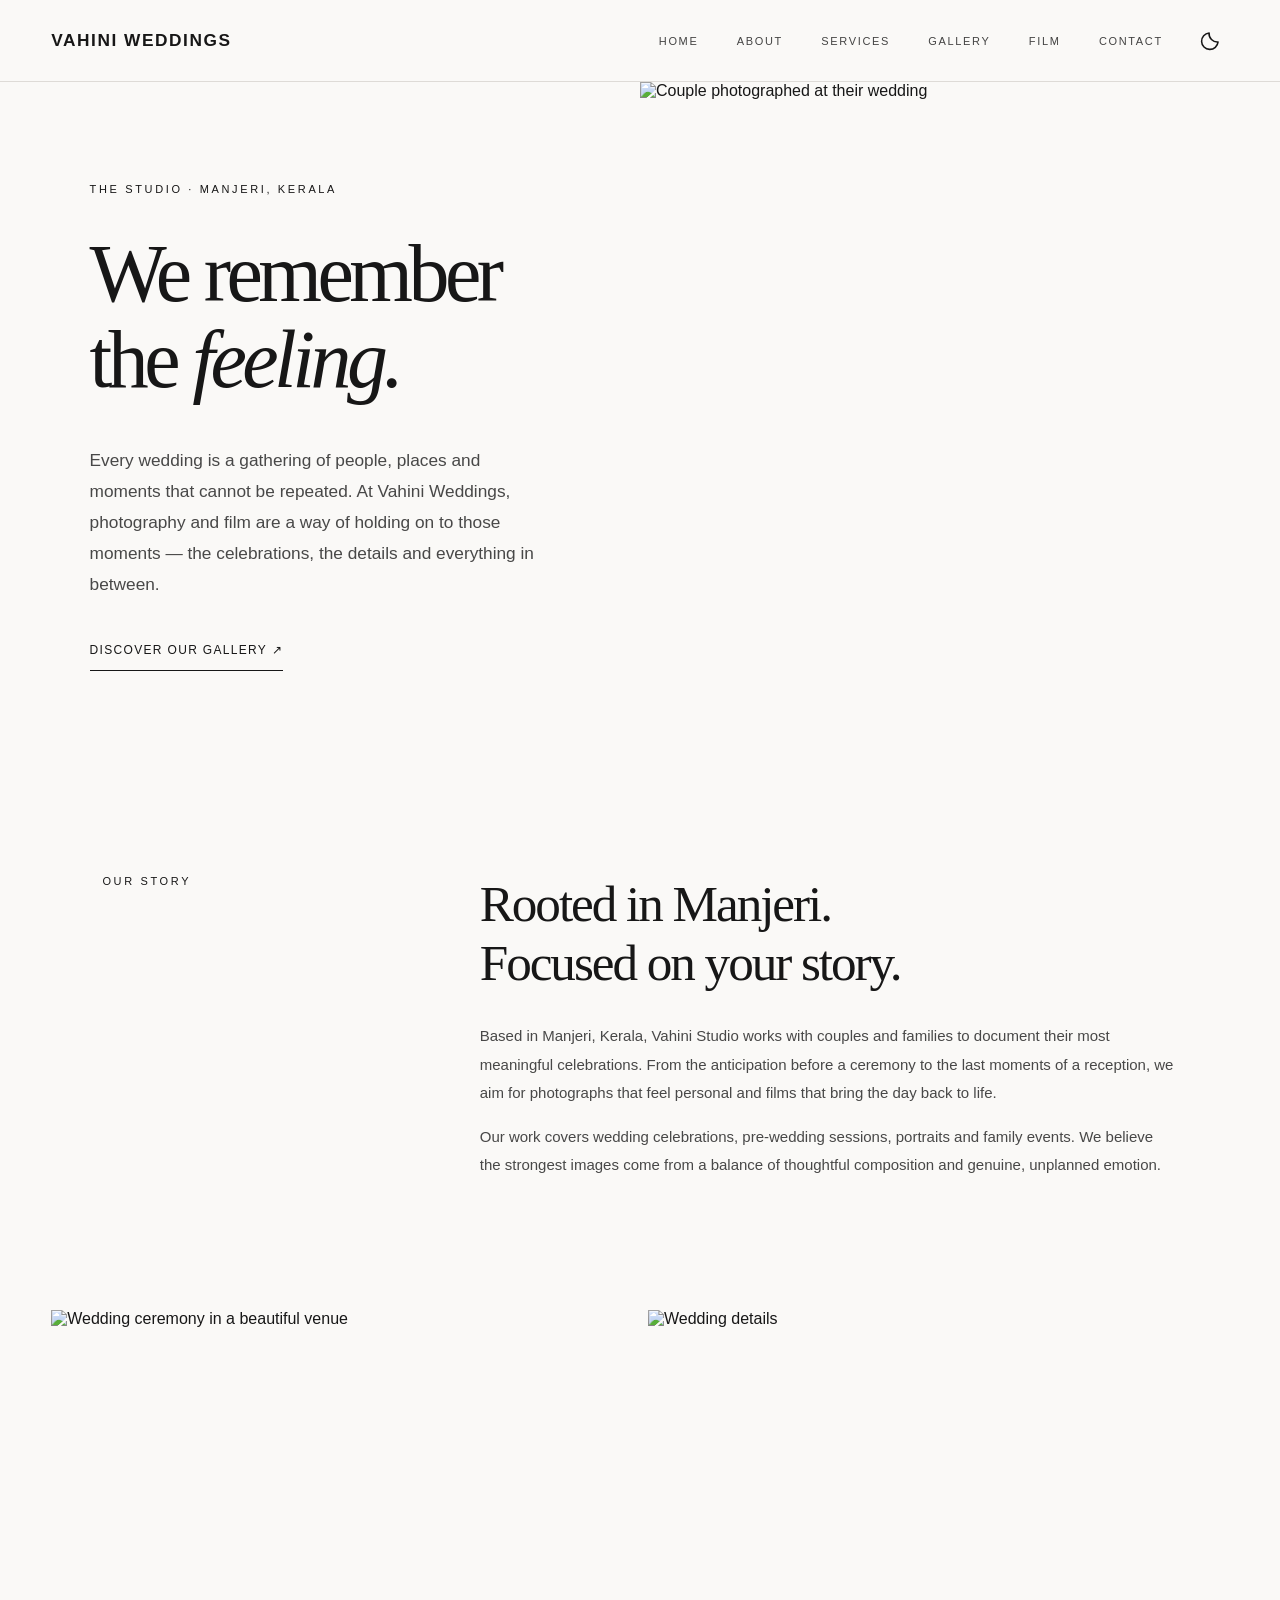
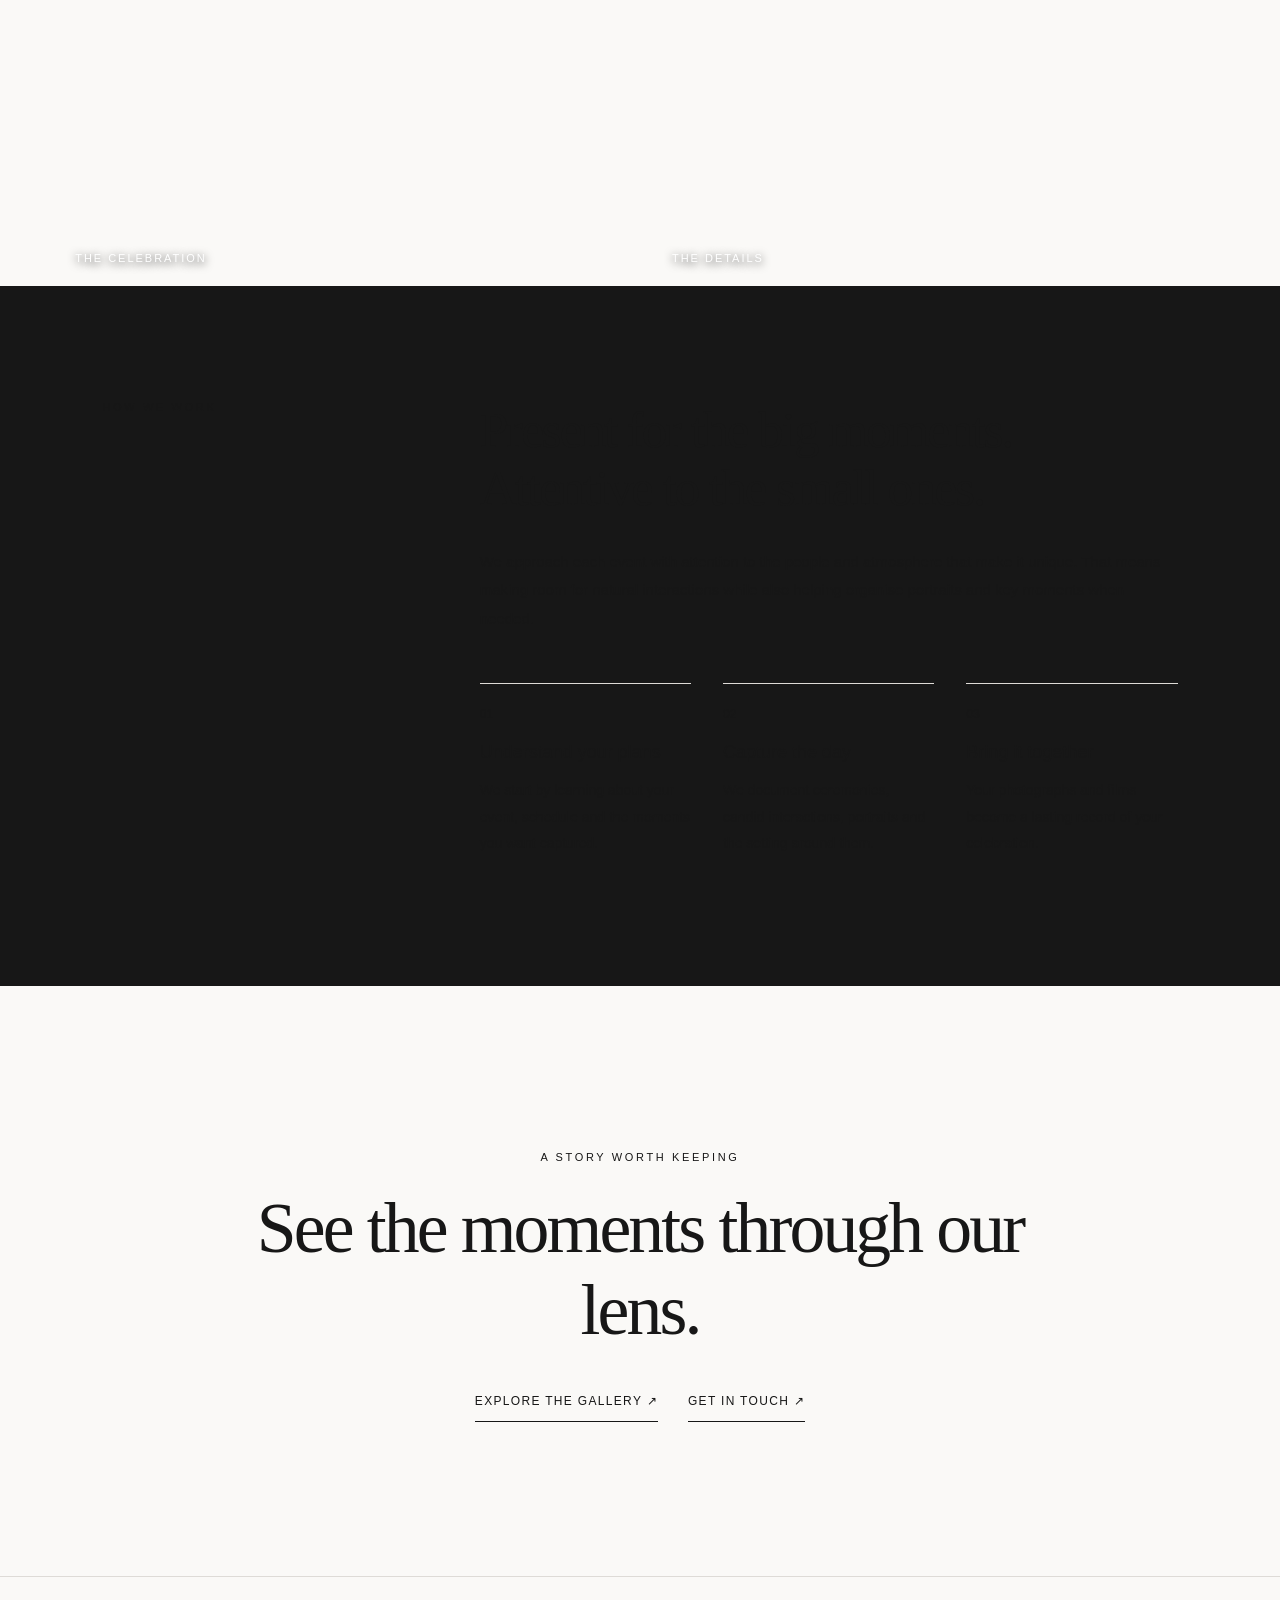
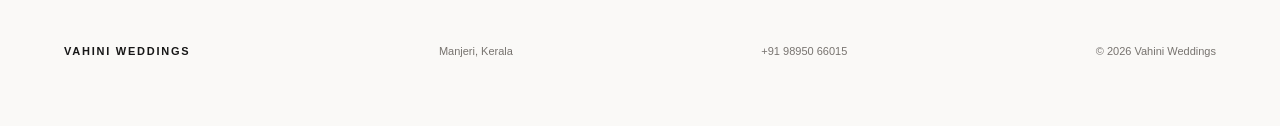
==== about.html @ f5db489a "Add files via upload" ====
<!doctype html><html lang="en"><head><meta charset="UTF-8"><meta name="viewport" content="width=device-width,initial-scale=1,viewport-fit=cover"><meta name="theme-color" content="#111111"><meta name="description" content="About Vahini Weddings, wedding photography and films in Manjeri."><title>About Us | VAHINI WEDDINGS</title><link rel="stylesheet" href="styles.css"><link rel="stylesheet" href="site.css"><link rel="manifest" href="manifest.webmanifest"><link rel="icon" type="image/png" sizes="192x192" href="assets/icon-192.png"><link rel="apple-touch-icon" href="assets/icon-192.png"></head><body><header class="topbar site-topbar"><a class="brand" href="index.html">VAHINI WEDDINGS</a><nav class="site-nav" aria-label="Main navigation"><a href="index.html">Home</a><a href="about.html">About</a><a href="services.html">Services</a><a href="gallery.html">Gallery</a><a href="gallery.html#films">Film</a><a href="contact.html">Contact</a></nav><button id="menuToggle" class="menu-toggle" aria-label="Open navigation" aria-expanded="false"><svg viewBox="0 0 24 24" width="23" height="23" fill="none" stroke="currentColor" stroke-width="1.8"><path d="M4 7h16M4 12h16M4 17h16"/></svg></button><button class="theme-toggle" id="themeToggle" type="button" aria-label="Change color theme"><svg viewBox="0 0 24 24" width="22" height="22" fill="none" stroke="currentColor" stroke-width="1.7"><path d="M20.8 13A9 9 0 0 1 11 3.2 9 9 0 1 0 20.8 13Z"/></svg></button></header><main>
<section class="editorial-hero"><div class="editorial-copy"><p class="site-kicker">THE STUDIO · MANJERI, KERALA</p><h1>We remember the <em>feeling.</em></h1><p>Every wedding is a gathering of people, places and moments that cannot be repeated. At Vahini Weddings, photography and film are a way of holding on to those moments — the celebrations, the details and everything in between.</p><a class="site-underline" href="gallery.html">Discover our gallery ↗</a></div><div class="editorial-image"><img src="https://images.unsplash.com/photo-1537633552985-df8429e8048b?auto=format&fit=crop&w=1400&q=85" alt="Couple photographed at their wedding"></div></section>
<section class="story-band"><span class="site-kicker">OUR STORY</span><div><h2>Rooted in Manjeri.<br>Focused on your story.</h2><p>Based in Manjeri, Kerala, Vahini Studio works with couples and families to document their most meaningful celebrations. From the anticipation before a ceremony to the last moments of a reception, we aim for photographs that feel personal and films that bring the day back to life.</p><p>Our work covers wedding celebrations, pre-wedding sessions, portraits and family events. We believe the strongest images come from a balance of thoughtful composition and genuine, unplanned emotion.</p></div></section>
<section class="editorial-pair"><figure><img loading="lazy" src="https://images.unsplash.com/photo-1519741497674-611481863552?auto=format&fit=crop&w=1400&q=85" alt="Wedding ceremony in a beautiful venue"><figcaption>THE CELEBRATION</figcaption></figure><figure><img loading="lazy" src="https://images.unsplash.com/photo-1523438885200-e635ba2c371e?auto=format&fit=crop&w=1400&q=85" alt="Wedding details"><figcaption>THE DETAILS</figcaption></figure></section>
<section class="story-band muted-band"><span class="site-kicker">HOW WE WORK</span><div><h2>Present for the big moments. Attentive to the small ones.</h2><p>We approach each event with attention to the people and atmosphere that make it unique. That means making room for natural interactions while also helping organise portraits and key moments when needed.</p><div class="principles"><div><span>01</span><h3>Understand your plans</h3><p>We start by learning about your event, schedule and the moments you want captured.</p></div><div><span>02</span><h3>Capture the day</h3><p>We document ceremonies, candid interactions, portraits and the setting around them.</p></div><div><span>03</span><h3>Bring it together</h3><p>Your photographs and films become a lasting record of your celebration.</p></div></div></div></section>
<section class="site-cta"><p class="site-kicker">A STORY WORTH KEEPING</p><h2>See the moments through our lens.</h2><a class="site-underline" href="gallery.html">Explore the gallery ↗</a><a class="site-underline secondary-link" href="contact.html">Get in touch ↗</a></section></main><footer class="site-footer"><a class="footer-brand" href="index.html">VAHINI WEDDINGS</a><span>Manjeri, Kerala</span><a href="tel:+919895066015">+91 98950 66015</a><span>© <span id="year"></span> Vahini Weddings</span></footer><script src="site.js"></script></body></html>
---- styles.css ----
:root{color-scheme:light dark;--bg:#faf9f7;--fg:#171717;--muted:#77736f;--line:#dedbd7;--surface:#f0eeeb;--invert:#fff}*{box-sizing:border-box}html{scroll-behavior:smooth}body{margin:0;background:var(--bg);color:var(--fg);font-family:Arial,Helvetica,sans-serif;-webkit-font-smoothing:antialiased}button,input{font:inherit}button{cursor:pointer}a{color:inherit;text-decoration:none}button:focus-visible,a:focus-visible,input:focus-visible{outline:2px solid #9e8b6f;outline-offset:4px}.topbar{height:88px;display:flex;justify-content:space-between;align-items:center;padding:0 clamp(20px,5vw,88px);background:var(--bg);position:relative;z-index:3}.brand{display:flex;flex-direction:column;align-items:center;gap:4px;letter-spacing:.44em;font-size:13px;font-weight:400;line-height:1.25;padding-left:.44em}.brand span:nth-child(2){font-size:9px;letter-spacing:.42em}.topbar nav{display:flex;align-items:center;gap:clamp(18px,3vw,40px)}.topbar nav a{font-size:11px;letter-spacing:.15em;text-transform:uppercase}.admin-link{display:flex;align-items:center}.hero{height:min(810px,calc(100svh - 88px));min-height:510px;position:relative;background:#151312;color:white;overflow:hidden}.hero-media,.hero-media video,.hero-media img{position:absolute;inset:0;width:100%;height:100%;object-fit:cover}.hero-fallback{width:100%;height:100%;background:radial-gradient(ellipse at 65% 35%,#777064 0%,transparent 42%),linear-gradient(125deg,#191715 7%,#48413b 53%,#1d1b1a 100%);display:grid;place-items:center}.hero-mark{font-family:Georgia,serif;font-size:clamp(70px,14vw,210px);font-weight:400;letter-spacing:.05em;opacity:.25}.hero-shade{position:absolute;inset:0;background:linear-gradient(transparent 55%,rgba(0,0,0,.58))}.hero-bottom{position:absolute;bottom:52px;left:clamp(24px,6vw,100px);right:clamp(24px,6vw,100px);display:flex;align-items:end;justify-content:space-between;gap:20px}.eyebrow,.section-kicker{font-size:10px;letter-spacing:.28em}.explore{font-size:11px;letter-spacing:.18em;border-bottom:1px solid #ddd;padding-bottom:13px;white-space:nowrap}.explore span{margin-left:35px;font-size:17px}.sound-btn{position:absolute;right:32px;top:28px;color:white;background:#0005;border:1px solid #fff8;padding:10px 14px;font-size:11px}.work{padding:95px clamp(16px,4.5vw,80px) 120px}.section-head{display:flex;justify-content:space-between;align-items:center;gap:20px;margin-bottom:35px}.filters{display:flex;gap:25px;flex-wrap:wrap}.filter{border:0;background:none;padding:8px 0;color:var(--muted);font-size:12px}.filter.active{color:var(--fg);border-bottom:1px solid var(--fg)}.gallery-grid{display:grid;grid-template-columns:repeat(3,minmax(0,1fr));grid-auto-flow:dense;gap:12px}.media-card{position:relative;display:block;min-width:0;width:100%;aspect-ratio:3/4;overflow:hidden;border:0;padding:0;background:linear-gradient(145deg,#b8afa3,#6d665f);color:white;text-align:left}.media-card.wide{aspect-ratio:3/4}.media-card img{width:100%;height:100%;object-fit:cover;display:block;transition:transform .65s ease}.media-card:hover img{transform:scale(1.035)}.media-card:after{content:'';position:absolute;inset:45% 0 0;background:linear-gradient(transparent,#0008);pointer-events:none}.media-caption{position:absolute;z-index:1;bottom:20px;left:20px;right:20px;font-size:12px;letter-spacing:.08em}.play-indicator{position:absolute;z-index:1;top:50%;left:50%;transform:translate(-50%,-50%);width:62px;height:62px;border:1px solid #fff9;border-radius:50%;display:grid;place-items:center;background:#0003;font-size:17px}.empty-state{text-align:center;padding:100px 20px;color:var(--muted)}.film-banner{background:var(--surface);padding:65px clamp(25px,6vw,100px) 75px}.film-inner{display:flex;align-items:end;justify-content:space-between;gap:25px}.film-inner p{font-family:Georgia,serif;font-size:clamp(33px,5vw,70px);font-weight:400;letter-spacing:-.04em;margin:35px 0 0}.film-inner button{background:none;border:0;border-bottom:1px solid var(--fg);padding:0 0 12px;font-size:11px;letter-spacing:.15em;white-space:nowrap}.film-inner button span{margin-left:24px}footer{min-height:170px;display:flex;align-items:center;justify-content:space-between;gap:20px;padding:40px clamp(20px,5vw,88px);font-size:11px;color:var(--muted)}.footer-brand{letter-spacing:.28em;color:var(--fg)}.lightbox{position:fixed;inset:0;background:#090909;z-index:20;color:white}.lightbox[hidden]{display:none}.locked{overflow:hidden}.lb-content{position:absolute;inset:55px 85px;display:grid;place-items:center}.lb-content img,.lb-content video{max-width:100%;max-height:100%;object-fit:contain}.lb-close,.lb-prev,.lb-next{position:absolute;z-index:2;background:none;border:0;color:white}.lb-close{top:20px;right:30px;font-size:36px}.lb-prev,.lb-next{top:50%;transform:translateY(-50%);font-size:50px}.lb-prev{left:25px}.lb-next{right:25px}.lb-count{position:absolute;bottom:17px;left:0;right:0;text-align:center;font-size:11px;letter-spacing:.1em}.admin-main{max-width:1450px;margin:auto;padding:65px clamp(20px,5vw,80px) 100px}.admin-heading{display:flex;justify-content:space-between;align-items:center;gap:24px}.admin-heading h1{font-family:Georgia,serif;font-size:clamp(36px,5vw,64px);font-weight:400;margin:18px 0 10px}.admin-heading p{font-size:13px;color:var(--muted);line-height:1.6}.upload-button{background:var(--fg);color:var(--bg);padding:16px 22px;cursor:pointer;font-size:12px;white-space:nowrap}.notice{background:var(--surface);padding:20px 24px;margin:36px 0 14px;font-size:12px;line-height:1.8;color:var(--muted)}.notice strong{color:var(--fg)}.upload-status{min-height:24px;font-size:12px;color:var(--muted)}.admin-toolbar{display:flex;justify-content:space-between;align-items:center;margin:30px 0 18px;font-size:12px}.subtle-button{border:1px solid var(--line);background:transparent;padding:10px 14px;color:var(--fg);font-size:12px}.admin-grid{display:grid;grid-template-columns:repeat(4,minmax(0,1fr));gap:16px}.admin-card{background:var(--surface);min-width:0}.admin-preview{aspect-ratio:4/3;background:linear-gradient(130deg,#9e9589,#544d49);position:relative}.admin-preview img{height:100%;width:100%;object-fit:cover}.video-tag{position:absolute;top:10px;left:10px;background:#0009;color:white;padding:7px;font-size:10px}.admin-card-body{padding:14px}.admin-card-body input{width:100%;border:0;border-bottom:1px solid var(--line);background:transparent;padding:10px 0;color:var(--fg);font-size:12px}.admin-actions{display:flex;gap:5px;flex-wrap:wrap;margin-top:13px}.admin-actions button{padding:8px 10px;background:transparent;color:var(--fg);border:1px solid var(--line);font-size:11px}.admin-actions button:disabled{opacity:.3;cursor:default}.admin-actions .danger{color:#a35a50}@media(prefers-color-scheme:dark){:root{--bg:#111110;--fg:#f1efec;--muted:#a5a09a;--line:#34322e;--surface:#1e1d1b;--invert:#111}}@media(max-width:900px){.admin-grid{grid-template-columns:repeat(3,minmax(0,1fr))}.gallery-grid{grid-template-columns:repeat(2,minmax(0,1fr))}}@media(max-width:600px){.topbar{height:76px;padding:0 20px}.brand{font-size:10px;letter-spacing:.32em}.brand span:nth-child(2){font-size:8px}.topbar nav{gap:14px}.topbar nav a{font-size:10px}.hero{height:72svh;min-height:450px}.hero-bottom{bottom:28px;left:22px;right:22px;align-items:start;flex-direction:column}.eyebrow{font-size:9px}.explore{font-size:10px}.work{padding:55px 10px 70px}.section-head{padding:0 10px;align-items:start;flex-direction:column;gap:18px}.filters{gap:18px}.gallery-grid{gap:6px}.media-caption{left:12px;bottom:12px;font-size:10px}.film-banner{padding:45px 22px}.film-inner{align-items:start;flex-direction:column}.film-inner p{margin:26px 0 15px}footer{min-height:180px;align-items:start;flex-direction:column;justify-content:center;gap:15px}.lb-content{inset:65px 12px}.lb-prev,.lb-next{top:auto;bottom:13px;transform:none;font-size:32px}.lb-prev{left:20px}.lb-next{right:20px}.lb-count{bottom:29px;pointer-events:none}.admin-main{padding:40px 14px}.admin-heading{align-items:start;flex-direction:column}.admin-grid{grid-template-columns:repeat(2,minmax(0,1fr));gap:8px}.admin-card-body{padding:8px}.admin-actions button{padding:7px;font-size:10px}}@media(prefers-reduced-motion:reduce){*,*:before,*:after{scroll-behavior:auto!important;transition:none!important}}

.video-error{color:white;text-align:center;padding:28px;line-height:2}.video-error a{text-decoration:underline}.hero-media img{object-position:center 43%}

/* Gallery-focused header and full-frame viewer */
.topbar{display:grid;grid-template-columns:1fr auto 1fr;height:76px;padding:0 clamp(16px,4vw,64px)}
.topbar .brand{display:block;white-space:nowrap;letter-spacing:clamp(.12em,.55vw,.35em);font-size:clamp(11px,1.65vw,19px);padding:0;text-align:center;line-height:1.2}
.topbar nav{justify-self:end}.theme-toggle{justify-self:start;display:grid;place-items:center;width:40px;height:40px;border:0;background:transparent;color:var(--fg)}
.film-nav{border:0;background:transparent;color:var(--fg);font-size:12px;letter-spacing:.18em;text-transform:uppercase;padding:12px 0}.film-nav[aria-pressed=true]{border-bottom:1px solid currentColor}
.work{padding-top:22px}.gallery-grid{grid-auto-flow:row;align-items:start}.media-card,.media-card.wide{aspect-ratio:auto;height:auto;min-height:0;background:var(--surface)}
.media-card img{width:100%;height:auto;max-height:none;object-fit:contain;display:block}.media-card:hover img{transform:none}
.media-card:after{inset:65% 0 0}.media-card.failed-image{min-height:180px}
.lightbox{height:100dvh;overflow:hidden}.lb-content{inset:54px 74px 58px;min-height:0;overflow:hidden;display:flex;align-items:center;justify-content:center}
.lb-content img,.lb-content video{display:block;width:auto;height:auto;max-width:100%;max-height:100%;object-fit:contain}
.lb-prev,.lb-next{width:44px;height:60px;display:grid;place-items:center;line-height:1}.lb-count{bottom:20px}
:root[data-theme=dark]{color-scheme:dark;--bg:#111110;--fg:#f1efec;--muted:#a5a09a;--line:#34322e;--surface:#1e1d1b;--invert:#111}
:root[data-theme=light]{color-scheme:light;--bg:#faf9f7;--fg:#171717;--muted:#77736f;--line:#dedbd7;--surface:#f0eeeb;--invert:#fff}
@media(max-width:600px){.topbar{height:66px;padding:0 12px}.topbar .brand{font-size:clamp(9px,2.5vw,13px);letter-spacing:.13em}.theme-toggle{width:34px}.film-nav{font-size:10px}.work{padding:16px 8px 65px}.gallery-grid{gap:8px}.media-caption{font-size:9px}.lb-content{inset:55px 8px 95px}.lb-prev,.lb-next{top:auto;bottom:20px;transform:none;font-size:32px}.lb-count{bottom:34px}.hero{min-height:370px}}

/* Continuous masonry: short media fills space below tall media in each column. */
.gallery-grid{display:block;columns:3;column-gap:12px;line-height:0}
.gallery-grid .media-card{display:block;width:100%;height:auto;break-inside:avoid;page-break-inside:avoid;margin:0 0 12px;line-height:normal;vertical-align:top;overflow:hidden;aspect-ratio:auto}
.gallery-grid .media-card img{display:block;width:100%;height:auto;max-height:none;object-fit:contain;aspect-ratio:auto}
.gallery-grid .media-card .media-caption{line-height:1.4}
.gallery-grid .media-card.failed-image{min-height:200px}
@media(max-width:900px){.gallery-grid{columns:2;column-gap:9px}.gallery-grid .media-card{margin-bottom:9px}}
@media(max-width:540px){.gallery-grid{columns:2;column-gap:6px}.gallery-grid .media-card{margin-bottom:6px}}
@media(max-width:360px){.gallery-grid{columns:1}}

/* Header refinement: left-aligned wordmark beside the theme icon. */
.topbar{display:flex;align-items:center;justify-content:space-between;gap:20px}
.header-left{display:flex;align-items:center;gap:clamp(8px,1.4vw,20px);min-width:0}
.topbar .brand{font-weight:600;text-align:left;letter-spacing:clamp(.10em,.36vw,.22em);font-size:clamp(12px,1.4vw,18px);white-space:nowrap}
.theme-toggle{flex:0 0 40px}
.topbar nav{margin-left:auto;flex-shrink:0}
@media(max-width:600px){.topbar{gap:8px;padding:0 12px}.header-left{gap:4px}.theme-toggle{flex-basis:30px;width:30px}.theme-toggle svg{width:20px;height:20px}.topbar .brand{font-size:clamp(10px,2.65vw,13px);letter-spacing:.06em;font-weight:600}}

/* Header: brand on left, film and SVG theme icon on right */
.topbar{display:flex;align-items:center;justify-content:space-between}
.header-right{display:flex;align-items:center;gap:clamp(10px,2vw,28px);margin-left:auto}
.header-right nav{display:flex;align-items:center}
.header-right .theme-toggle{flex:0 0 40px;display:grid;place-items:center}
@media(max-width:600px){.header-right{gap:8px}.header-right .theme-toggle{flex:0 0 30px}}

/* Deployment cleanup and viewport-safe gallery viewer */
.topbar .brand{flex:0 1 auto;min-width:0;overflow:visible;text-overflow:clip}
.header-right{flex:0 0 auto}
.gallery-grid{column-fill:balance}
.gallery-grid .media-card{position:relative;max-width:100%;border:0;padding:0;cursor:pointer}
.gallery-grid .media-card img{max-width:100%;height:auto}
.lightbox:not([hidden]){position:fixed;inset:0;width:100vw;height:100dvh;z-index:9999}
.lb-content{position:absolute;inset:54px 72px 62px;overflow:hidden}
.lb-content img,.lb-content video{max-width:100%;max-height:100%;width:auto;height:auto;object-fit:contain}
@media(max-width:600px){.lb-content{inset:55px 10px 105px}.topbar .brand{font-size:clamp(9px,2.65vw,13px);white-space:nowrap}}

/* Mobile header: readable single-line wordmark without overlapping Film/theme controls */
@media (max-width: 600px) {
  .topbar { gap: 8px; padding-inline: 12px; }
  .topbar .brand { font-size: clamp(14px, 3.85vw, 16px); font-weight: 600; letter-spacing: .015em; line-height: 1.2; white-space: nowrap; flex: 0 1 auto; }
  .header-right { gap: 6px; flex-shrink: 0; }
  .film-nav { font-size: 11px; }
  .header-right .theme-toggle { flex: 0 0 30px; width: 30px; }
}
@media (max-width: 350px) {
  .topbar { padding-inline: 8px; gap: 4px; }
  .topbar .brand { font-size: 13px; letter-spacing: 0; }
  .header-right { gap: 3px; }
}
---- site.css ----
/* Shared pages — responsive editorial layout */
.site-topbar{position:relative;z-index:12;background:var(--bg);height:82px;padding:0 clamp(18px,4vw,65px);border-bottom:1px solid var(--line)}
.site-topbar .brand{font-size:clamp(14px,1.35vw,19px);font-weight:600;letter-spacing:.09em;white-space:nowrap}
.site-nav{display:flex;align-items:center;gap:clamp(12px,2vw,30px);margin-left:auto!important;justify-self:auto!important}
.site-nav a{font-size:11px;letter-spacing:.065em;color:var(--fg);opacity:.8;white-space:nowrap}
.site-nav a:hover,.site-nav a[aria-current=page]{opacity:1;text-decoration:underline;text-underline-offset:7px}
.site-topbar .theme-toggle{flex:0 0 38px;display:grid;place-items:center;width:38px;height:38px;margin-left:8px}
.menu-toggle{display:none;background:transparent;border:0;color:var(--fg);padding:8px;cursor:pointer}
.site-hero{position:relative;height:min(86svh,850px);min-height:520px;overflow:hidden;background:#25221f;color:#fff}
.site-hero>img{position:absolute;width:100%;height:100%;object-fit:cover;object-position:center 45%}
.site-hero-shade{position:absolute;inset:0;background:linear-gradient(0deg,rgba(0,0,0,.62),transparent 65%)}
.site-hero-content{position:absolute;left:clamp(22px,8vw,150px);bottom:clamp(45px,10vh,120px);right:20px}
.site-kicker{font-size:11px;letter-spacing:.24em;text-transform:uppercase;font-weight:500}
.site-hero h1{font-family:Georgia,serif;font-weight:400;letter-spacing:-.045em;font-size:clamp(54px,8.4vw,130px);line-height:1.06;margin:23px 0 38px;max-width:950px}
.site-underline{display:inline-flex;gap:35px;border-bottom:1px solid currentColor;padding:0 0 13px;font-size:12px;letter-spacing:.11em;text-transform:uppercase}
.site-section{padding:clamp(85px,12vw,180px) clamp(22px,8vw,150px)}
.site-intro{max-width:1040px}.site-intro h2,.site-cta h2{font:400 clamp(39px,5.6vw,79px)/1.14 Georgia,serif;letter-spacing:-.04em;margin:30px 0}.site-intro>p:not(.site-kicker){font-size:16px;line-height:1.8;color:var(--muted);margin:0 0 40px}
.site-feature-grid{display:grid;grid-template-columns:1fr 1fr;gap:12px;padding:0 clamp(12px,3vw,50px)}
.site-feature{position:relative;overflow:hidden;display:block;aspect-ratio:4/5;background:var(--surface);color:white}.site-feature img{width:100%;height:100%;object-fit:cover;transition:transform .6s}.site-feature:hover img{transform:scale(1.04)}.site-feature:after{content:'';position:absolute;inset:60% 0 0;background:linear-gradient(transparent,#0009)}.site-feature span{position:absolute;z-index:1;left:7%;right:7%;bottom:7%;font:400 clamp(27px,3.4vw,52px) Georgia,serif;display:flex;justify-content:space-between}.site-feature b{font:400 24px sans-serif}
.site-cta{text-align:center;padding:clamp(100px,12vw,180px) 20px}.site-cta h2{max-width:900px;margin:25px auto 40px}
.site-page-intro{padding:clamp(80px,11vw,165px) clamp(22px,8vw,145px) clamp(65px,8vw,110px)}.site-page-intro h1{font:400 clamp(52px,7vw,112px)/1.08 Georgia,serif;letter-spacing:-.05em;margin:25px 0}.site-page-intro>p:last-child{color:var(--muted);font-size:16px;line-height:1.8}
.site-split{display:grid;grid-template-columns:1fr 1fr;gap:clamp(35px,8vw,130px);padding:0 clamp(20px,5vw,85px) 130px;align-items:center}.site-split img{width:100%;aspect-ratio:4/5;object-fit:cover}.site-split h2{font:400 clamp(38px,5vw,75px)/1.1 Georgia,serif;letter-spacing:-.04em;margin:25px 0}.site-split p:not(.site-kicker){line-height:1.9;color:var(--muted);max-width:500px}.site-split .site-underline{margin-top:24px}
.service-list{padding:0 clamp(20px,6vw,100px) 110px}.service-row{display:grid;grid-template-columns:1fr 1fr;gap:clamp(30px,8vw,130px);align-items:center;padding:50px 0;border-top:1px solid var(--line)}.service-row:nth-child(even) img{order:2}.service-row img{width:100%;aspect-ratio:5/4;object-fit:cover}.service-row h2{font:400 clamp(35px,4vw,64px)/1.15 Georgia,serif;letter-spacing:-.035em;margin:24px 0}.service-row p:not(.site-kicker){color:var(--muted);line-height:1.9;max-width:420px}.service-row .site-underline{margin-top:24px}
.contact-layout{display:grid;grid-template-columns:1fr 1fr;gap:6vw;padding:0 clamp(22px,8vw,145px) 130px}.contact-panel{padding:30px 0}.contact-panel .site-kicker{margin:0 0 17px}.contact-big{display:block;font:400 clamp(27px,3vw,48px) Georgia,serif;letter-spacing:-.03em;margin-bottom:65px;overflow-wrap:anywhere}.contact-panel address{font-style:normal;font-size:17px;line-height:1.9;margin-bottom:30px}.contact-image img{width:100%;height:100%;min-height:540px;object-fit:cover}
.site-footer{min-height:150px;display:flex;align-items:center;justify-content:space-between;flex-wrap:wrap;gap:20px;padding:35px clamp(20px,5vw,85px);border-top:1px solid var(--line);font-size:11px;color:var(--muted)}.site-footer a{color:inherit}.site-footer .footer-brand{font-weight:600;letter-spacing:.16em;color:var(--fg)}
@media(max-width:850px){.site-nav{display:none;position:absolute;top:100%;left:0;right:0;background:var(--bg);padding:25px 24px 32px;box-shadow:0 18px 25px #0002;flex-direction:column;align-items:flex-start;gap:22px}.nav-open .site-nav{display:flex}.site-nav a{font-size:15px}.menu-toggle{display:block;margin-left:auto}.site-topbar{height:70px;padding:0 14px}.site-topbar .brand{font-size:clamp(14px,3.5vw,17px);letter-spacing:.015em}.site-topbar .theme-toggle{margin-left:0}.site-split,.service-row,.contact-layout{grid-template-columns:1fr}.service-row:nth-child(even) img{order:0}.service-row{gap:25px}.contact-image img{min-height:0;aspect-ratio:4/3}}
@media(max-width:550px){.site-hero{min-height:520px;height:76svh}.site-hero h1{font-size:clamp(53px,12vw,75px)}.site-feature-grid{gap:7px;padding:0 7px}.site-feature{aspect-ratio:3/4}.site-feature span{font-size:25px}.site-feature b{font-size:17px}.site-page-intro{padding-top:80px}.site-split{padding:0 15px 90px}.service-list{padding:0 15px 70px}.service-row{padding:30px 0}.site-footer{flex-direction:column;align-items:flex-start}.contact-layout{padding-bottom:70px}.contact-big{margin-bottom:45px}}


/* Expanded editorial pages */
.editorial-hero{display:grid;grid-template-columns:1fr 1fr;min-height:620px;background:var(--bg);color:var(--fg)}
.editorial-copy{padding:clamp(35px,7vw,110px);display:flex;flex-direction:column;align-items:flex-start;justify-content:center;gap:25px}
.editorial-copy h1,.contact-hero h1{font-family:Georgia,serif;font-weight:400;font-size:clamp(52px,6.4vw,104px);letter-spacing:-.055em;line-height:1.05;margin:0}
.editorial-copy h1 em,.contact-hero h1 em{font-weight:400}
.editorial-copy>p:not(.site-kicker),.contact-hero p:not(.site-kicker){max-width:560px;font-size:clamp(15px,1.35vw,19px);line-height:1.8;opacity:.78}
.editorial-image{min-height:520px;overflow:hidden}
.editorial-image img,.editorial-pair img,.service-photo img,.contact-hero img{width:100%;height:100%;object-fit:cover;display:block}
.story-band{display:grid;grid-template-columns:1fr 2.1fr;gap:45px;padding:clamp(60px,9vw,150px) clamp(22px,8vw,140px)}
.story-band>div{max-width:920px}
.story-band h2,.contact-details h2,.enquiry-panel h2,.contact-faq h2{font-family:Georgia,serif;font-size:clamp(38px,4vw,68px);font-weight:400;line-height:1.14;letter-spacing:-.04em;margin:0 0 30px}
.story-band p,.service-description p,.contact-details p,.enquiry-panel p,.contact-faq p{font-size:15px;line-height:1.9;opacity:.78}
.story-band p{max-width:720px}
.muted-band{background:var(--card,#171717)}
.editorial-pair{display:grid;grid-template-columns:1fr 1fr;gap:16px;padding:0 clamp(16px,4vw,60px)}
.editorial-pair figure{margin:0;position:relative;height:clamp(330px,45vw,650px);overflow:hidden}
.editorial-pair figcaption{position:absolute;bottom:22px;left:24px;color:#fff;letter-spacing:.18em;font-size:11px;text-shadow:0 2px 10px #000}
.principles{display:grid;grid-template-columns:repeat(3,1fr);gap:32px;margin-top:50px}
.principles>div{border-top:1px solid var(--line);padding-top:20px}
.principles span{font-size:12px;opacity:.55}
.principles h3{font-size:18px;font-weight:500;margin:20px 0 10px}
.principles p{font-size:14px}
.secondary-link{margin-left:30px}
.service-expanded{padding:40px clamp(18px,5vw,90px) 100px}
.service-detail{display:grid;grid-template-columns:1.08fr 1fr;gap:clamp(25px,6vw,110px);align-items:center;margin:70px 0 120px}
.service-detail.reverse .service-photo{order:2}
.service-photo{height:clamp(370px,48vw,690px);overflow:hidden}
.service-description{max-width:570px}
.service-description h2{font-family:Georgia,serif;font-size:clamp(40px,4.6vw,74px);font-weight:400;line-height:1.1;letter-spacing:-.045em}
.service-description ul{padding-left:20px;margin:28px 0 36px;line-height:2.2;font-size:14px}
.contact-hero{display:grid;grid-template-columns:1fr 1fr;min-height:560px}
.contact-hero>div{padding:clamp(40px,8vw,120px);display:flex;flex-direction:column;justify-content:center;gap:20px}
.contact-hero img{max-height:680px}
.contact-expanded{display:grid;grid-template-columns:1fr 1fr;gap:clamp(40px,8vw,140px);padding:clamp(65px,9vw,140px) clamp(22px,8vw,140px)}
.detail-group{border-top:1px solid var(--line);padding:24px 0}
.detail-group>span{display:block;font-size:11px;letter-spacing:.2em;margin-bottom:14px;opacity:.6}
.detail-group>a:not(.site-underline){font-size:clamp(20px,2vw,29px);text-decoration:none;color:inherit}
.detail-group address{font-style:normal;font-size:19px;line-height:1.7;margin-bottom:18px}
.enquiry-panel{background:var(--card,#171717);padding:clamp(25px,4vw,60px)}
.enquiry-panel form{display:grid;gap:18px;margin-top:28px}
.enquiry-panel label{display:grid;gap:9px;font-size:12px;letter-spacing:.06em}
.enquiry-panel input,.enquiry-panel select,.enquiry-panel textarea{width:100%;min-width:0;box-sizing:border-box;border:1px solid var(--line);border-radius:0;background:var(--bg);color:var(--fg);padding:14px;font:inherit;font-size:14px}
.enquiry-submit{background:var(--fg);color:var(--bg);border:0;padding:17px 20px;text-align:left;cursor:pointer;font-size:13px}
.enquiry-panel small{opacity:.6;line-height:1.6}
.contact-faq{padding:50px clamp(22px,8vw,140px) 130px}
.faq-list{max-width:1000px;margin-top:30px}
.faq-list details{border-top:1px solid var(--line);padding:25px 0}
.faq-list details:last-child{border-bottom:1px solid var(--line)}
.faq-list summary{cursor:pointer;font-size:17px;list-style:none;display:flex;justify-content:space-between;gap:15px}
.faq-list summary:after{content:'+';font-size:24px}
.faq-list details[open] summary:after{content:'−'}
.faq-list details p{max-width:650px}
@media(max-width:850px){.editorial-hero,.contact-hero,.contact-expanded,.service-detail,.story-band{grid-template-columns:1fr}.editorial-hero .editorial-image{min-height:370px;max-height:560px}.editorial-copy{padding:65px 24px}.contact-hero>div{padding:65px 24px}.contact-hero img{max-height:420px}.service-detail.reverse .service-photo{order:0}.service-detail{margin:30px 0 75px}.service-expanded{padding:25px 20px}.service-photo{height:420px}.story-band{gap:25px}.principles{grid-template-columns:1fr}.contact-expanded{padding:65px 22px}.editorial-pair{gap:8px}.editorial-pair figure{height:340px}}
@media(max-width:520px){.editorial-copy h1,.contact-hero h1{font-size:52px}.editorial-pair{grid-template-columns:1fr}.editorial-pair figure{height:420px}.service-photo{height:350px}.secondary-link{display:block;margin:25px 0 0}}
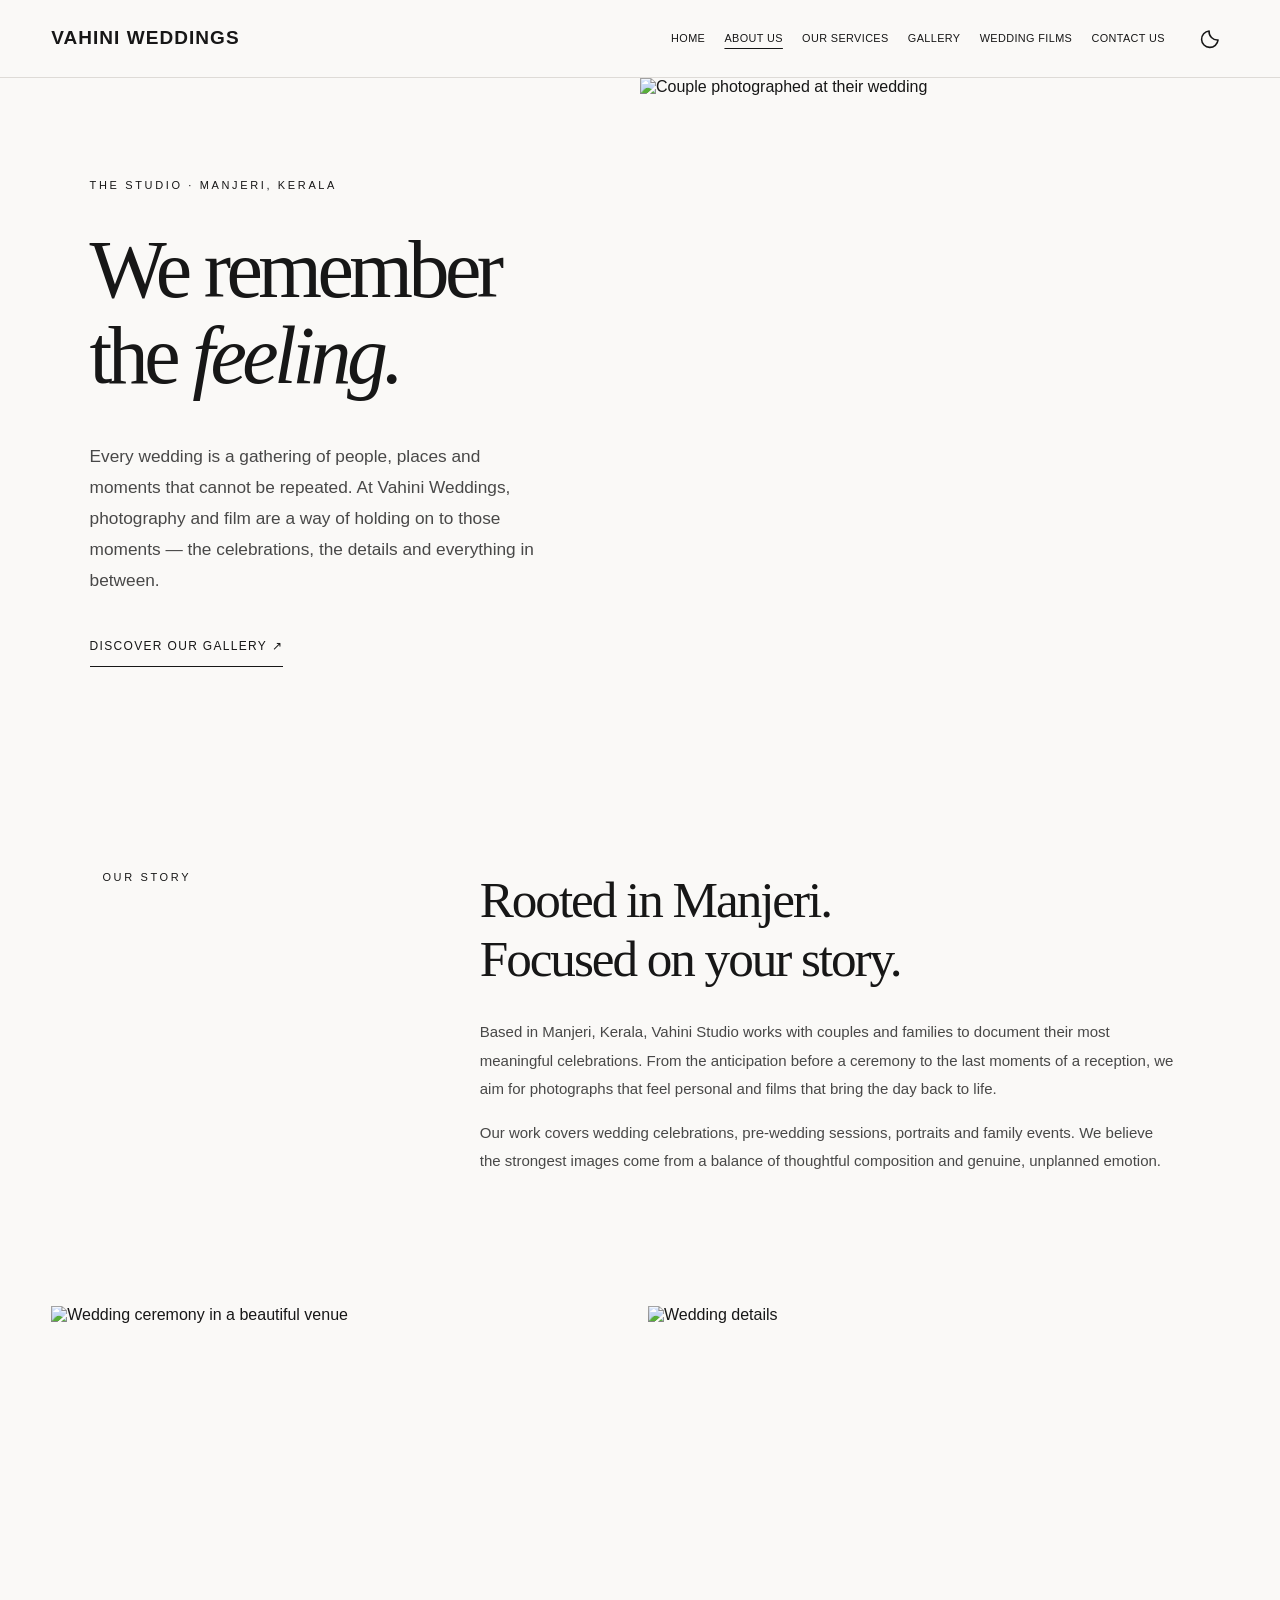
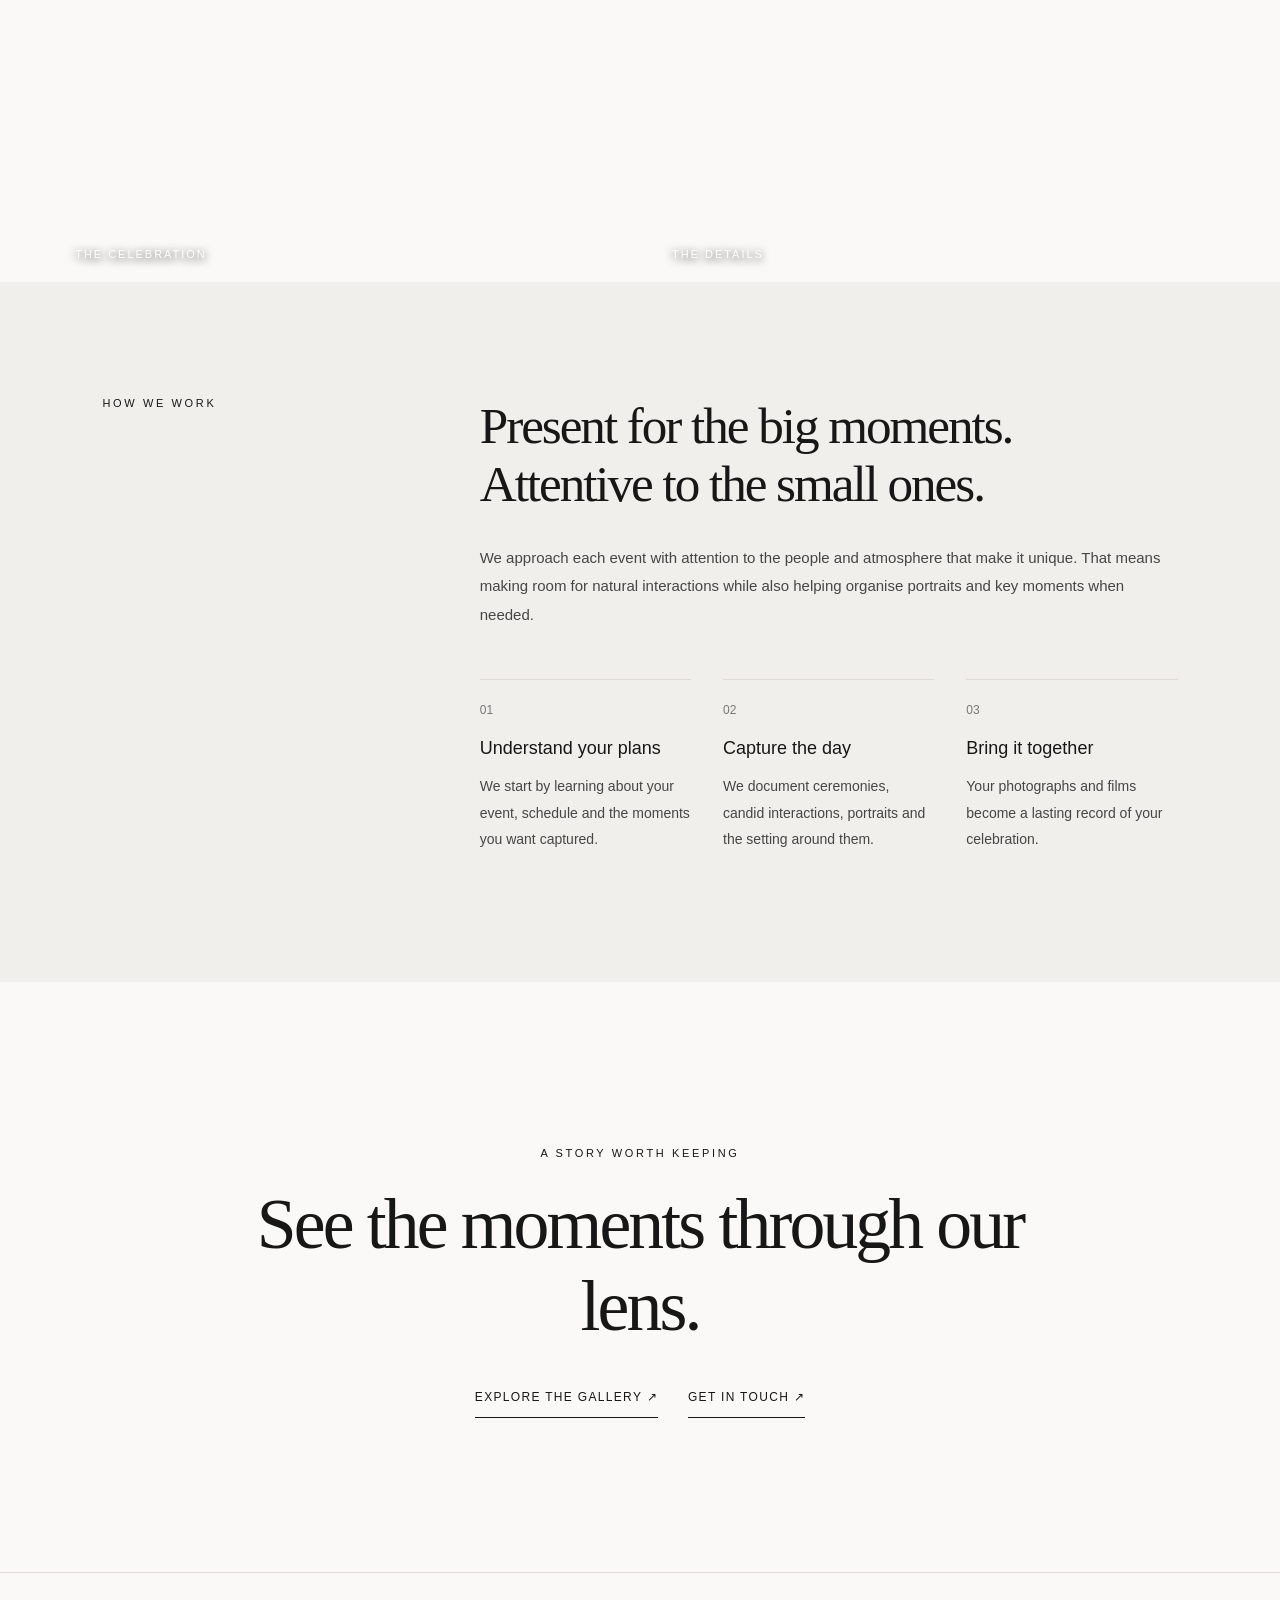
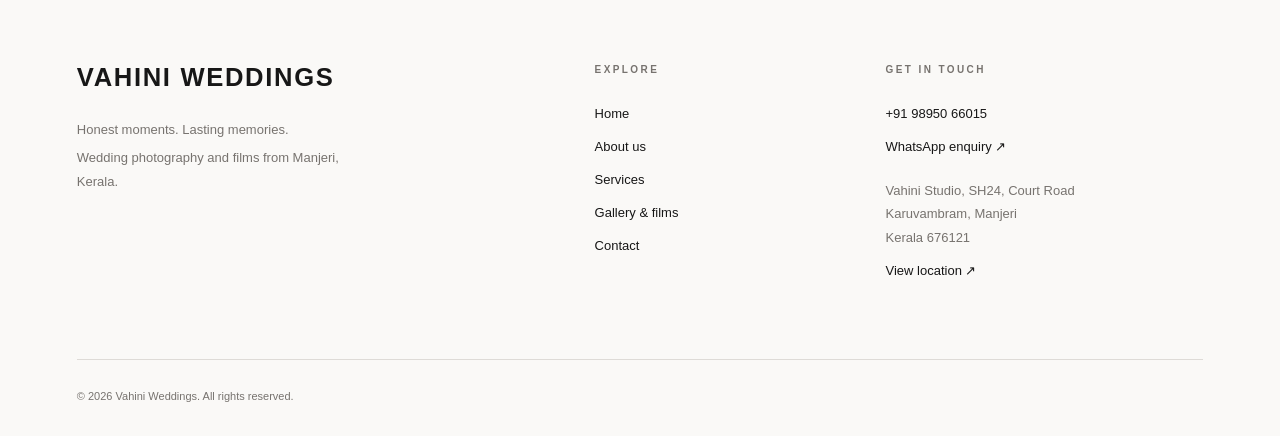
==== commit 7e826a1b: "Add files via upload" ====
--- a/about.html
+++ b/about.html
@@ -1,6 +1,32 @@
-<!doctype html><html lang="en"><head><meta charset="UTF-8"><meta name="viewport" content="width=device-width,initial-scale=1,viewport-fit=cover"><meta name="theme-color" content="#111111"><meta name="description" content="About Vahini Weddings, wedding photography and films in Manjeri."><title>About Us | VAHINI WEDDINGS</title><link rel="stylesheet" href="styles.css"><link rel="stylesheet" href="site.css"><link rel="manifest" href="manifest.webmanifest"><link rel="icon" type="image/png" sizes="192x192" href="assets/icon-192.png"><link rel="apple-touch-icon" href="assets/icon-192.png"></head><body><header class="topbar site-topbar"><a class="brand" href="index.html">VAHINI WEDDINGS</a><nav class="site-nav" aria-label="Main navigation"><a href="index.html">Home</a><a href="about.html">About</a><a href="services.html">Services</a><a href="gallery.html">Gallery</a><a href="gallery.html#films">Film</a><a href="contact.html">Contact</a></nav><button id="menuToggle" class="menu-toggle" aria-label="Open navigation" aria-expanded="false"><svg viewBox="0 0 24 24" width="23" height="23" fill="none" stroke="currentColor" stroke-width="1.8"><path d="M4 7h16M4 12h16M4 17h16"/></svg></button><button class="theme-toggle" id="themeToggle" type="button" aria-label="Change color theme"><svg viewBox="0 0 24 24" width="22" height="22" fill="none" stroke="currentColor" stroke-width="1.7"><path d="M20.8 13A9 9 0 0 1 11 3.2 9 9 0 1 0 20.8 13Z"/></svg></button></header><main>
+<!doctype html><html lang="en"><head><meta charset="UTF-8"><meta name="viewport" content="width=device-width,initial-scale=1,viewport-fit=cover"><meta name="theme-color" media="(prefers-color-scheme: light)" content="#faf9f7"><meta name="theme-color" media="(prefers-color-scheme: dark)" content="#111110"><meta name="description" content="About Vahini Weddings, wedding photography and films in Manjeri."><title>About Us | VAHINI WEDDINGS</title><link rel="stylesheet" href="styles.css?v=6"><link rel="stylesheet" href="site.css?v=6"><link rel="manifest" href="manifest.webmanifest"><link rel="icon" type="image/png" sizes="192x192" href="assets/icon-192.png"><link rel="apple-touch-icon" href="assets/icon-192.png"><link rel="stylesheet" href="layout.css?v=7"></head><body><header class="topbar site-topbar" id="siteHeader">
+  <a class="brand" href="index.html" aria-label="Vahini Weddings, home">VAHINI WEDDINGS</a>
+  <div class="site-actions">
+    <button class="theme-toggle" id="themeToggle" type="button" aria-label="Switch color theme" title="Switch color theme">
+      <svg viewBox="0 0 24 24" width="21" height="21" fill="none" stroke="currentColor" stroke-width="1.7" stroke-linecap="round" stroke-linejoin="round" aria-hidden="true"><path d="M20.8 13A9 9 0 0 1 11 3.2 9 9 0 1 0 20.8 13Z"/></svg>
+    </button>
+    <button id="menuToggle" class="menu-toggle" type="button" aria-controls="primaryNav" aria-expanded="false" aria-label="Open menu" title="Menu">
+      <svg class="menu-icon" viewBox="0 0 24 24" width="24" height="24" fill="none" stroke="currentColor" stroke-width="1.8" stroke-linecap="round" aria-hidden="true"><path d="M4 6.5h16M4 12h16M4 17.5h16"/></svg>
+    </button>
+  </div>
+  <nav id="primaryNav" class="site-nav" aria-label="Main navigation" hidden>
+    <a href="index.html" data-page="index.html">Home</a>
+    <a href="about.html" data-page="about.html">About us</a>
+    <a href="services.html" data-page="services.html">Our services</a>
+    <a href="gallery.html#gallery" data-page="gallery.html">Gallery</a>
+    <a href="gallery.html#films" id="filmNav">Wedding films</a>
+    <a href="contact.html" data-page="contact.html">Contact us</a>
+    <a href="tel:+919895066015" class="menu-call">Call +91 98950 66015 <span aria-hidden="true">↗</span></a>
+  </nav>
+</header><main>
 <section class="editorial-hero"><div class="editorial-copy"><p class="site-kicker">THE STUDIO · MANJERI, KERALA</p><h1>We remember the <em>feeling.</em></h1><p>Every wedding is a gathering of people, places and moments that cannot be repeated. At Vahini Weddings, photography and film are a way of holding on to those moments — the celebrations, the details and everything in between.</p><a class="site-underline" href="gallery.html">Discover our gallery ↗</a></div><div class="editorial-image"><img src="https://images.unsplash.com/photo-1537633552985-df8429e8048b?auto=format&fit=crop&w=1400&q=85" alt="Couple photographed at their wedding"></div></section>
 <section class="story-band"><span class="site-kicker">OUR STORY</span><div><h2>Rooted in Manjeri.<br>Focused on your story.</h2><p>Based in Manjeri, Kerala, Vahini Studio works with couples and families to document their most meaningful celebrations. From the anticipation before a ceremony to the last moments of a reception, we aim for photographs that feel personal and films that bring the day back to life.</p><p>Our work covers wedding celebrations, pre-wedding sessions, portraits and family events. We believe the strongest images come from a balance of thoughtful composition and genuine, unplanned emotion.</p></div></section>
 <section class="editorial-pair"><figure><img loading="lazy" src="https://images.unsplash.com/photo-1519741497674-611481863552?auto=format&fit=crop&w=1400&q=85" alt="Wedding ceremony in a beautiful venue"><figcaption>THE CELEBRATION</figcaption></figure><figure><img loading="lazy" src="https://images.unsplash.com/photo-1523438885200-e635ba2c371e?auto=format&fit=crop&w=1400&q=85" alt="Wedding details"><figcaption>THE DETAILS</figcaption></figure></section>
 <section class="story-band muted-band"><span class="site-kicker">HOW WE WORK</span><div><h2>Present for the big moments. Attentive to the small ones.</h2><p>We approach each event with attention to the people and atmosphere that make it unique. That means making room for natural interactions while also helping organise portraits and key moments when needed.</p><div class="principles"><div><span>01</span><h3>Understand your plans</h3><p>We start by learning about your event, schedule and the moments you want captured.</p></div><div><span>02</span><h3>Capture the day</h3><p>We document ceremonies, candid interactions, portraits and the setting around them.</p></div><div><span>03</span><h3>Bring it together</h3><p>Your photographs and films become a lasting record of your celebration.</p></div></div></div></section>
-<section class="site-cta"><p class="site-kicker">A STORY WORTH KEEPING</p><h2>See the moments through our lens.</h2><a class="site-underline" href="gallery.html">Explore the gallery ↗</a><a class="site-underline secondary-link" href="contact.html">Get in touch ↗</a></section></main><footer class="site-footer"><a class="footer-brand" href="index.html">VAHINI WEDDINGS</a><span>Manjeri, Kerala</span><a href="tel:+919895066015">+91 98950 66015</a><span>© <span id="year"></span> Vahini Weddings</span></footer><script src="site.js"></script></body></html>+<section class="site-cta"><p class="site-kicker">A STORY WORTH KEEPING</p><h2>See the moments through our lens.</h2><a class="site-underline" href="gallery.html">Explore the gallery ↗</a><a class="site-underline secondary-link" href="contact.html">Get in touch ↗</a></section></main><footer class="site-footer" id="siteFooter">
+  <div class="footer-main">
+    <div class="footer-intro"><a class="footer-wordmark" href="index.html">VAHINI WEDDINGS</a><p>Honest moments. Lasting memories.</p><p>Wedding photography and films from Manjeri, Kerala.</p></div>
+    <div class="footer-links"><h2>EXPLORE</h2><a href="index.html">Home</a><a href="about.html">About us</a><a href="services.html">Services</a><a href="gallery.html">Gallery &amp; films</a><a href="contact.html">Contact</a></div>
+    <div class="footer-contact"><h2>GET IN TOUCH</h2><a href="tel:+919895066015">+91 98950 66015</a><a href="https://wa.me/919895066015" target="_blank" rel="noopener noreferrer">WhatsApp enquiry ↗</a><address>Vahini Studio, SH24, Court Road<br>Karuvambram, Manjeri<br>Kerala 676121</address><a class="footer-map" href="https://www.google.com/maps/search/?api=1&amp;query=Vahini+Studio+Court+Road+Manjeri+Kerala" target="_blank" rel="noopener noreferrer">View location ↗</a></div>
+  </div>
+  <div class="footer-bottom"><span>© <span id="year"></span> Vahini Weddings. All rights reserved.</span></div>
+</footer><script src="site.js?v=7"></script></body></html>
--- a/layout.css
+++ b/layout.css
@@ -0,0 +1,111 @@
+/* Shared navigation/footer/theme. This stylesheet is the final source of truth for site chrome. */
+:root{color-scheme:light;--bg:#faf9f7;--fg:#171717;--muted:#77736f;--line:#dedbd7;--surface:#f0eeeb;--card:#f1efeb;--accent:#a08a70}
+@media(prefers-color-scheme:dark){:root:not([data-theme]){color-scheme:dark;--bg:#111110;--fg:#f1efec;--muted:#a5a09a;--line:#34322e;--surface:#1e1d1b;--card:#1b1a18;--accent:#b29a7b}}
+:root[data-theme=light]{color-scheme:light;--bg:#faf9f7;--fg:#171717;--muted:#77736f;--line:#dedbd7;--surface:#f0eeeb;--card:#f1efeb;--accent:#a08a70}
+:root[data-theme=dark]{color-scheme:dark;--bg:#111110;--fg:#f1efec;--muted:#a5a09a;--line:#34322e;--surface:#1e1d1b;--card:#1b1a18;--accent:#b29a7b}
+body{background:var(--bg);color:var(--fg)}
+.site-topbar.topbar{position:relative;z-index:90;display:flex;align-items:center;justify-content:space-between;gap:10px;width:100%;height:78px;min-height:78px;padding:0 clamp(16px,4vw,66px);border-bottom:1px solid var(--line);background:var(--bg);color:var(--fg)}
+.site-topbar.topbar .brand{display:block;flex:0 1 auto;min-width:0;margin:0;padding:0;font-size:clamp(14px,1.5vw,19px);font-weight:600;letter-spacing:.055em;line-height:1.2;text-align:left;white-space:nowrap;color:var(--fg)}
+.site-actions{display:flex;align-items:center;gap:6px;flex:0 0 auto;margin-left:auto}
+.site-actions button.site-topbar,.site-actions button{display:grid;place-items:center;flex:0 0 42px;width:42px;height:42px;margin:0;border:0;border-radius:0;background:transparent;color:var(--fg);cursor:pointer;transition:background .2s}
+.site-actions button:hover{background:var(--surface)}
+.site-actions button:focus-visible{outline:2px solid var(--fg);outline-offset:2px}
+.site-topbar.topbar .menu-toggle{display:grid!important}
+.site-topbar.topbar .theme-toggle{display:grid!important}
+.site-topbar.topbar .site-nav[hidden]{display:none!important;visibility:hidden!important}
+.site-topbar.topbar .site-nav:not([hidden]){display:flex!important;visibility:visible!important}
+.site-topbar.topbar .site-nav{position:absolute!important;z-index:91;inset:calc(100% + 1px) clamp(12px,4vw,66px) auto auto!important;top:calc(100% + 1px)!important;left:auto!important;right:clamp(12px,4vw,66px)!important;bottom:auto!important;display:flex;flex-direction:column;align-items:stretch;justify-content:flex-start;gap:0;width:min(360px,calc(100vw - 24px));max-height:min(76vh,620px);overflow-y:auto;margin:0!important;padding:12px!important;border:1px solid var(--line);background:var(--bg);box-shadow:0 26px 56px rgba(0,0,0,.16)}
+.site-nav a,.site-topbar.topbar .site-nav a{display:flex;justify-content:space-between;align-items:center;padding:17px 22px;border-bottom:1px solid var(--line);font-size:13px;font-weight:500;letter-spacing:.09em;text-transform:uppercase;text-decoration:none!important;color:var(--fg);opacity:1;white-space:normal}
+.site-nav a:last-child{border-bottom:0}
+.site-nav a:hover,.site-nav a[aria-current=page]{background:var(--surface);text-decoration:none!important}
+.site-nav .menu-call{margin-top:6px;background:var(--surface);font-size:11px!important;text-transform:none!important;letter-spacing:.05em!important}
+@media(max-width:550px){.site-topbar.topbar{height:68px;min-height:68px;padding:0 12px;gap:5px}.site-topbar.topbar .brand{font-size:clamp(14px,3.85vw,16px);letter-spacing:.005em;line-height:1.15}.site-actions{gap:1px}.site-actions button{width:39px;height:39px;flex-basis:39px}.site-topbar.topbar .site-nav{width:calc(100vw - 24px);left:12px!important;right:12px!important;max-height:calc(100dvh - 80px)}.site-nav a,.site-topbar.topbar .site-nav a{padding:17px 18px}}
+@media(max-width:345px){.site-topbar.topbar .brand{font-size:13px}.site-actions button{flex-basis:36px;width:36px}}
+.site-footer{width:100%;min-height:0;padding:0 clamp(20px,6vw,100px);display:block!important;background:var(--bg);border-top:1px solid var(--line);color:var(--fg);text-align:left;letter-spacing:normal}
+.footer-main{display:grid;grid-template-columns:minmax(0,2fr) minmax(130px,1fr) minmax(0,1.4fr);gap:clamp(25px,5vw,90px);padding:clamp(58px,7vw,110px) 0 clamp(48px,6vw,95px)}
+.footer-wordmark{font-weight:600;font-size:clamp(17px,2vw,26px);letter-spacing:.065em!important;line-height:1.25;color:var(--fg)!important;display:inline-block}
+.footer-intro p{max-width:290px;line-height:1.85;font-size:13px;color:var(--muted);margin:24px 0 0}
+.footer-intro p+p{margin-top:4px}
+.footer-links,.footer-contact{display:flex;flex-direction:column;align-items:flex-start;gap:12px;min-width:0}
+.footer-main h2{font:bold 10px/1.5 Arial,Helvetica,sans-serif;letter-spacing:.24em;margin:0 0 15px;color:var(--muted)}
+.footer-main a:not(.footer-wordmark){font-size:13px;line-height:1.6;color:var(--fg);text-decoration:none}
+.footer-main a:hover{text-decoration:underline;text-underline-offset:4px}
+.footer-contact address{font:normal 13px/1.8 Arial,Helvetica,sans-serif;margin:9px 0 0;color:var(--muted)}
+.footer-bottom{display:flex;justify-content:space-between;align-items:center;flex-wrap:wrap;gap:14px;border-top:1px solid var(--line);padding:27px 0 31px;color:var(--muted);font-size:11px;line-height:1.7}
+
+@media(max-width:760px){.footer-main{grid-template-columns:1fr 1fr;gap:37px 24px}.footer-intro{grid-column:1/-1}.footer-contact{min-width:0}.footer-bottom{align-items:flex-start;flex-direction:column}}
+@media(max-width:420px){.footer-main{grid-template-columns:1fr 1fr;gap:40px 12px}.footer-links{grid-column:1}.footer-contact{grid-column:2}.footer-wordmark{font-size:21px}.footer-contact address{font-size:12px;overflow-wrap:anywhere}.footer-main a:not(.footer-wordmark){overflow-wrap:anywhere;font-size:12px}}
+/* Expanded home page */
+.home-pad{padding:clamp(80px,11vw,155px) clamp(22px,7vw,122px)}
+.site-hero .site-hero-content{z-index:2;max-width:950px}
+.site-hero .hero-description{font-size:clamp(15px,1.5vw,21px);line-height:1.6;max-width:550px;margin:-15px 0 34px;color:#f1f1f1}
+.site-hero .hero-actions{display:flex;flex-wrap:wrap;gap:20px 35px}
+.site-hero .scroll-cue{position:absolute;bottom:20px;right:clamp(22px,6vw,75px);font-size:10px;letter-spacing:.2em;z-index:2;color:white}
+.site-hero .scroll-cue span{padding-left:12px}
+.home-section-label{display:flex;gap:25px;align-items:center}.subtle-rule{height:1px;background:var(--line);flex:1}
+.home-welcome{display:grid;grid-template-columns:1fr 2fr;gap:clamp(35px,5vw,90px)}
+.welcome-content h2,.home-section-top h2,.home-feature-copy h2,.home-faq h2{font:400 clamp(43px,5.3vw,83px)/1.13 Georgia,serif;letter-spacing:-.045em;margin:0 0 30px}
+.welcome-content h2 em,.home-statement em{font-weight:400}
+.welcome-content p,.home-feature-copy p,.home-faq p{max-width:700px;color:var(--muted);font-size:16px;line-height:1.9;margin:0 0 36px}
+.home-services{background:var(--card)}
+.home-section-top{display:flex;align-items:end;justify-content:space-between;gap:25px;margin-bottom:50px}
+.home-section-top h2{margin:25px 0 0}
+.home-section-top .site-underline{flex-shrink:0}
+.home-service-grid{display:grid;grid-template-columns:repeat(3,minmax(0,1fr));gap:15px}
+.home-service-card{min-width:0;display:block}.home-card-media{aspect-ratio:3/4;overflow:hidden;background:var(--surface)}.home-card-media img{width:100%;height:100%;display:block;object-fit:cover;transition:transform .5s}.home-service-card:hover .home-card-media img{transform:scale(1.045)}
+.home-card-caption{display:flex;justify-content:space-between;align-items:center;gap:10px;padding:22px 0}.home-card-caption small{display:block;font-size:10px;letter-spacing:.18em;color:var(--muted);margin-bottom:9px}.home-card-caption strong{font:400 clamp(23px,2.35vw,38px) Georgia,serif}.home-card-caption>span:last-child{font-size:25px}
+.home-statement{text-align:center;display:flex;align-items:center;justify-content:center;flex-direction:column}.home-statement blockquote{font:400 clamp(40px,5.3vw,82px)/1.2 Georgia,serif;letter-spacing:-.045em;margin:32px auto;max-width:1150px}.home-statement>p:last-child{color:var(--muted);max-width:620px;line-height:1.9}
+.home-feature{display:grid;grid-template-columns:1.15fr 1fr;gap:clamp(35px,7vw,110px);align-items:center;background:var(--card)}.home-feature-image{min-height:540px;align-self:stretch}.home-feature-image img{display:block;width:100%;height:100%;object-fit:cover}.home-feature-copy h2{margin:26px 0}.home-feature-copy p{max-width:540px}
+.home-gallery{padding-bottom:125px}.home-gallery-grid{display:grid;grid-template-columns:1.25fr 1fr 1fr;gap:10px;height:clamp(270px,36vw,540px)}.home-gallery-grid>a{display:block;overflow:hidden;background:var(--surface)}.home-gallery-grid img{height:100%;width:100%;object-fit:cover;display:block;transition:transform .5s}.home-gallery-grid a:hover img{transform:scale(1.035)}.home-disclaimer{font-size:11px;line-height:1.5;color:var(--muted);margin-top:15px}
+.home-process{background:var(--card)}.home-process-grid{display:grid;grid-template-columns:repeat(3,1fr);gap:clamp(25px,3vw,55px)}.home-process-grid article{border-top:1px solid var(--line);padding-top:25px}.home-process-grid span{font-size:12px;color:var(--muted)}.home-process-grid h3{font:400 clamp(25px,2.7vw,41px)/1.2 Georgia,serif;margin:32px 0 20px}.home-process-grid p{max-width:350px;color:var(--muted);font-size:14px;line-height:1.9}
+.home-reviews .home-section-top{align-items:flex-end}.review-score{text-align:right;white-space:nowrap}.review-score strong{display:block;font:400 clamp(54px,7vw,100px)/1 Georgia,serif;letter-spacing:-.05em}.review-score strong span{font:400 19px Arial,sans-serif;color:var(--muted);letter-spacing:0}.review-score>span{display:block;color:var(--muted);font-size:12px;margin-top:13px}
+.home-review-grid{display:grid;grid-template-columns:repeat(2,1fr);gap:14px}.home-review-grid blockquote{display:flex;flex-direction:column;align-items:flex-start;min-height:260px;background:var(--card);padding:clamp(24px,3vw,45px);margin:0}.review-stars{font-size:15px;letter-spacing:.13em;color:var(--accent)}.home-review-grid blockquote p{font:400 clamp(22px,2.2vw,33px)/1.4 Georgia,serif;margin:28px 0 30px}.home-review-grid cite{font-style:normal;font-size:11px;letter-spacing:.14em;text-transform:uppercase;color:var(--muted);margin-top:auto}.review-source{font-size:11px;line-height:1.7;color:var(--muted);margin:24px 0 0}.review-source a{text-decoration:underline;text-underline-offset:3px}
+.home-faq{display:grid;grid-template-columns:1fr 1.35fr;gap:clamp(40px,8vw,140px);background:var(--card)}.home-faq>div:first-child p:not(.site-kicker){max-width:450px}.home-faq-items details{border-top:1px solid var(--line);padding:26px 0}.home-faq-items details:last-child{border-bottom:1px solid var(--line)}.home-faq-items summary{display:flex;justify-content:space-between;gap:16px;align-items:center;cursor:pointer;font-size:17px;line-height:1.6;list-style:none}.home-faq-items summary:after{content:'+';font-size:24px;line-height:1}.home-faq-items details[open] summary:after{content:'−'}.home-faq-items details p{font-size:14px;line-height:1.9;color:var(--muted);margin:18px 0 2px}
+.home-final-cta{position:relative;isolation:isolate;min-height:clamp(500px,64vw,810px);display:grid;place-items:center;overflow:hidden;background:#24201d;color:white;text-align:center}.home-final-cta>img,.home-final-overlay{position:absolute;inset:0;width:100%;height:100%;object-fit:cover;z-index:-2}.home-final-overlay{z-index:-1;background:linear-gradient(#0009,#0009)}.home-final-copy{padding:60px 22px}.home-final-copy h2{font:400 clamp(48px,6.5vw,100px)/1.13 Georgia,serif;letter-spacing:-.045em;margin:28px 0 45px}.home-final-copy>div{display:flex;justify-content:center;gap:20px 35px;flex-wrap:wrap}
+@media(max-width:900px){.home-welcome,.home-feature,.home-faq{grid-template-columns:1fr}.home-welcome{gap:30px}.home-feature-image{min-height:0;aspect-ratio:5/4}.home-feature{gap:35px}.home-gallery-grid{grid-template-columns:1fr 1fr;height:450px}.home-gallery-large{grid-row:span 2}.home-gallery-grid .home-gallery-small{min-height:0}.home-process-grid{gap:25px}.home-section-top h2{font-size:clamp(40px,7vw,65px)}}
+@media(max-width:620px){.home-pad{padding:78px 20px}.site-hero{min-height:610px;height:84svh}.site-hero h1{font-size:clamp(49px,10.5vw,70px)}.site-hero .site-hero-content{bottom:75px;left:22px;right:22px}.site-hero .scroll-cue{left:22px;right:auto;bottom:23px}.home-section-top{align-items:flex-start;flex-direction:column;margin-bottom:32px}.home-service-grid{grid-template-columns:1fr 1fr;gap:12px}.home-service-card:last-child{grid-column:1/-1}.home-service-card:last-child .home-card-media{aspect-ratio:16/9}.home-card-media{aspect-ratio:3/4}.home-card-caption{padding-top:15px}.home-card-caption strong{font-size:24px}.home-card-caption small{font-size:9px}.home-statement blockquote{font-size:clamp(38px,9vw,57px)}.home-feature-image{aspect-ratio:4/5}.home-gallery-grid{height:auto;grid-template-columns:1fr 1fr}.home-gallery-large{grid-column:1/-1;grid-row:auto;aspect-ratio:5/4}.home-gallery-small{aspect-ratio:3/4}.home-process-grid{grid-template-columns:1fr;gap:34px}.home-process-grid h3{margin-top:20px}.home-reviews .home-section-top{flex-direction:column;align-items:flex-start}.review-score{text-align:left}.home-review-grid{grid-template-columns:1fr}.home-review-grid blockquote{min-height:240px}.home-faq{gap:25px}.home-final-cta{min-height:560px}.home-final-copy h2{font-size:52px}}
+@media(max-width:400px){.home-service-grid{grid-template-columns:1fr}.home-service-card:last-child{grid-column:auto}.home-service-card .home-card-media{aspect-ratio:4/3}.home-card-caption strong{font-size:27px}.home-final-copy h2{font-size:45px}}
+@media(prefers-reduced-motion:reduce){.home-service-card img,.home-gallery-grid img{transition:none}}
+
+/* v7: full inline navigation on tablets/desktops, phone dropdown only */
+@media (min-width: 768px){
+  .site-topbar.topbar{display:flex;align-items:center;justify-content:space-between;gap:clamp(12px,1.4vw,24px)}
+  .site-topbar.topbar .brand{order:0;flex-shrink:0}
+  .site-topbar.topbar .site-nav,
+  .site-topbar.topbar .site-nav[hidden],
+  .site-topbar.topbar .site-nav:not([hidden]){
+    display:flex!important;visibility:visible!important;
+    position:static!important;inset:auto!important;top:auto!important;right:auto!important;left:auto!important;bottom:auto!important;
+    order:1;flex:0 1 auto;min-width:0;width:auto!important;max-width:none;max-height:none;overflow:visible;
+    flex-direction:row!important;align-items:center!important;justify-content:flex-end!important;gap:clamp(11px,1.5vw,26px)!important;
+    margin:0 0 0 auto!important;padding:0!important;border:0!important;background:transparent!important;box-shadow:none!important;
+  }
+  .site-topbar.topbar .site-nav a{
+    display:inline-flex;flex:0 0 auto;padding:8px 0!important;border:0!important;
+    font-size:clamp(10px,.85vw,12px)!important;letter-spacing:.035em!important;
+    white-space:nowrap!important;background:transparent!important;line-height:1.5!important;
+  }
+  .site-topbar.topbar .site-nav a:hover,.site-topbar.topbar .site-nav a[aria-current=page]{text-decoration:underline!important;text-underline-offset:6px}
+  .site-topbar.topbar .site-nav .menu-call{display:none!important}
+  .site-topbar.topbar .site-actions{order:2;flex-shrink:0;margin:0!important}
+  .site-topbar.topbar .menu-toggle{display:none!important}
+  .site-topbar.topbar .theme-toggle{display:grid!important}
+}
+@media (min-width:768px) and (max-width:1000px){
+  .site-topbar.topbar{padding-inline:clamp(12px,2vw,22px);gap:10px}
+  .site-topbar.topbar .brand{font-size:clamp(13px,1.8vw,17px);letter-spacing:.015em}
+  .site-topbar.topbar .site-nav,.site-topbar.topbar .site-nav[hidden],.site-topbar.topbar .site-nav:not([hidden]){gap:clamp(8px,1vw,12px)!important}
+  .site-topbar.topbar .site-nav a{font-size:10px!important;letter-spacing:0!important}
+  .site-actions button.theme-toggle{width:36px;height:36px;flex-basis:36px}
+}
+@media (max-width:767px){
+  .site-topbar.topbar .menu-toggle{display:grid!important}
+  .site-topbar.topbar .site-nav[hidden]{display:none!important;visibility:hidden!important}
+  .site-topbar.topbar .site-nav:not([hidden]){display:flex!important;visibility:visible!important}
+  .site-topbar.topbar .site-nav{position:absolute!important;z-index:91;top:calc(100% + 1px)!important;right:12px!important;left:auto!important;bottom:auto!important;
+    display:flex;flex-direction:column!important;align-items:stretch!important;justify-content:flex-start!important;
+    width:min(360px,calc(100vw - 24px))!important;max-height:min(76dvh,620px);overflow-y:auto;
+    margin:0!important;padding:12px!important;border:1px solid var(--line);background:var(--bg);box-shadow:0 26px 56px rgba(0,0,0,.16)}
+  .site-topbar.topbar .site-nav a{display:flex;padding:17px 18px!important;font-size:13px!important;white-space:normal!important;border-bottom:1px solid var(--line)!important}
+  .site-topbar.topbar .site-nav a:last-child{border-bottom:0!important}
+}
